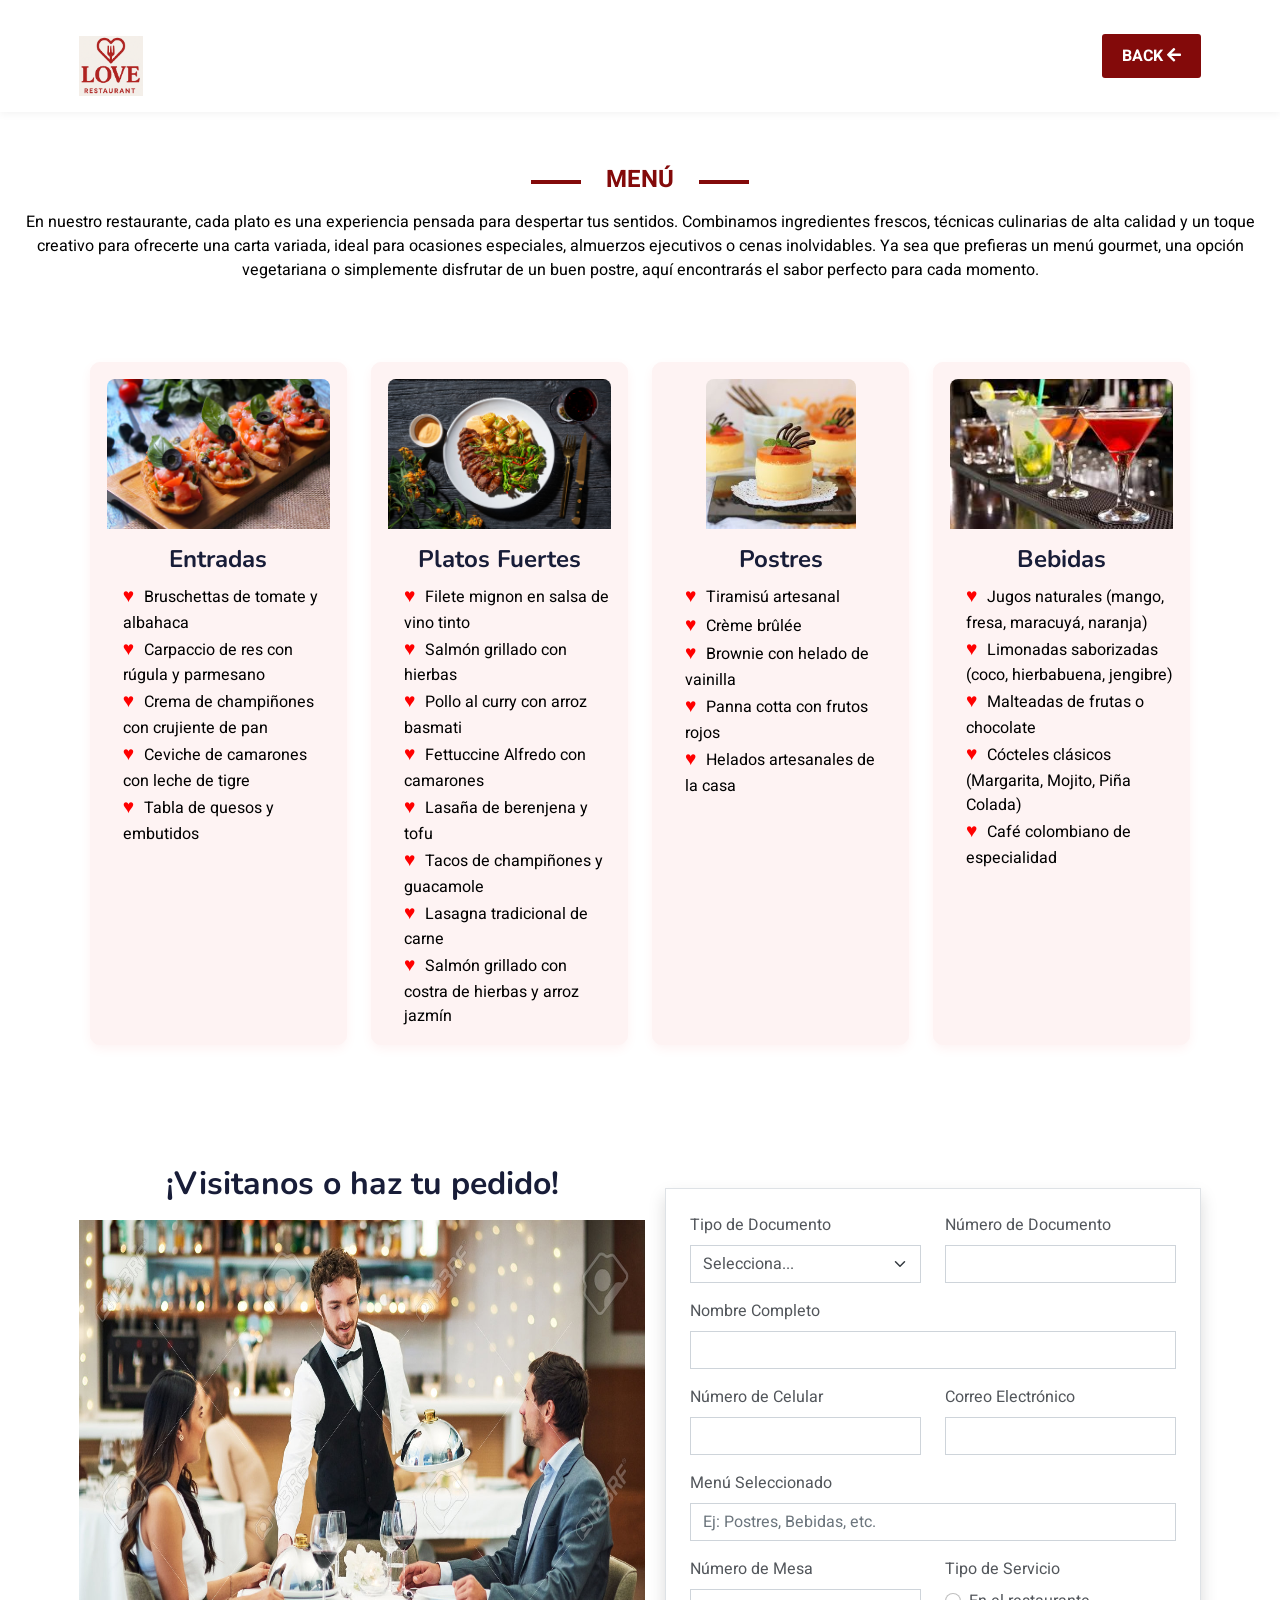
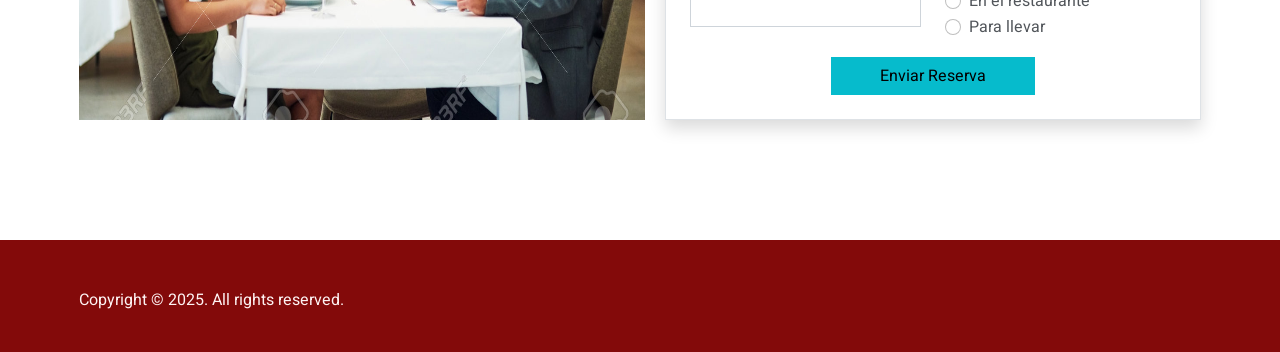
==== servicios.html @ 650b0430 "feat: Initial project." ====
<!DOCTYPE html>
<html lang="en">

<head>
    <meta charset="utf-8">
    <title>RESTAURANTE LOVE</title>
    <meta content="width=device-width, initial-scale=1.0" name="viewport">
    <meta content="" name="keywords">
    <meta content="" name="description">
    <meta name="viewport" content="width=device-width, initial-scale=1.0">


    <!-- Favicon -->
    <link href="img/favicon.ico" rel="icon">

    <!-- Google Web Fonts -->
    <link rel="preconnect" href="https://fonts.googleapis.com">
    <link rel="preconnect" href="https://fonts.gstatic.com" crossorigin>
    <link href="https://fonts.googleapis.com/css2?family=Heebo:wght@400;500;600&family=Nunito:wght@600;700;800&display=swap" rel="stylesheet">

    <!-- Icon Font Stylesheet -->
    <link href="https://cdnjs.cloudflare.com/ajax/libs/font-awesome/5.10.0/css/all.min.css" rel="stylesheet">
    <link href="https://cdn.jsdelivr.net/npm/bootstrap-icons@1.4.1/font/bootstrap-icons.css" rel="stylesheet">

    <!-- Libraries Stylesheet -->
    <link href="lib/animate/animate.min.css" rel="stylesheet">
    <link href="lib/owlcarousel/assets/owl.carousel.min.css" rel="stylesheet">

    <!-- Customized Bootstrap Stylesheet -->
    <link href="css/bootstrap.min.css" rel="stylesheet">

    <!-- Template Stylesheet -->
    <link href="css/styleServices.css" rel="stylesheet">

    <!-- Icon Fonts (solo FontAwesome si lo estás usando) -->
    <link href="https://cdnjs.cloudflare.com/ajax/libs/font-awesome/5.15.4/css/all.min.css" rel="stylesheet">

    <!-- Estilos propios -->
    <link href="css/style.css" rel="stylesheet">

    <!-- Owl Carousel CSS -->
    <link href="https://cdnjs.cloudflare.com/ajax/libs/OwlCarousel2/2.3.4/assets/owl.carousel.min.css" rel="stylesheet">
    <link href="https://cdnjs.cloudflare.com/ajax/libs/OwlCarousel2/2.3.4/assets/owl.theme.default.min.css" rel="stylesheet">



</head>

<body>
    <!-- Spinner Start -->
    <div id="spinner" class="spinner show">
        <div class="loader"></div>
    </div>

    <!-- Spinner End -->
    <header class="navbar">
        <div class="container">
            <div class="logo">
                <a href="index.html">
                    <img src="img/logo restaurante.png" alt="Restaurante Logo" class="logo-img">
                </a>
            </div>
            <a href="index.html" class="btn-join">BACK  <i class="fas fa-arrow-left"></i></a>
        </div>
    </header>


    <!-- Separador OUR IT SERVICES Start -->
    <div class="section-separator2 text-center mb-3">
        <span> MENÚ</span>
        <p class="section-description">En nuestro restaurante, cada plato es una experiencia pensada para despertar tus sentidos. Combinamos ingredientes frescos, técnicas culinarias de alta calidad y un toque creativo para ofrecerte una carta variada, ideal para ocasiones especiales,
            almuerzos ejecutivos o cenas inolvidables. Ya sea que prefieras un menú gourmet, una opción vegetariana o simplemente disfrutar de un buen postre, aquí encontrarás el sabor perfecto para cada momento.</p>
    </div>
    <!-- Separador End -->

    <!-- Menus -->
    <div class="container-xxl py-5">
        <div class="container">
            <div class="row g-4 justify-content-center">
                <div class="col-lg-3 col-md-6 col-sm-12 mb-4">
                    <div class="service-card text-center p-3 h-100">
                        <img class="img-fluid mb-3" src="img/serviciomenu2.avif" alt="Entradas">
                        <h4 class="fw-bold">Entradas</h4>
                        <ul class="heart-list text-start ps-3 mb-0">
                            <li>Bruschettas de tomate y albahaca</li>
                            <li>Carpaccio de res con rúgula y parmesano</li>
                            <li>Crema de champiñones con crujiente de pan</li>
                            <li>Ceviche de camarones con leche de tigre</li>
                            <li>Tabla de quesos y embutidos</li>
                        </ul>
                    </div>
                </div>
                <div class="col-lg-3 col-md-6 col-sm-12 mb-4">
                    <div class="service-card text-center p-3 h-100">
                        <img class="img-fluid mb-3" src="img/serviviomenu1.avif" alt="Platos Fuertes">
                        <h4 class="fw-bold">Platos Fuertes</h4>
                        <ul class="heart-list text-start ps-3 mb-0">
                            <li>Filete mignon en salsa de vino tinto</li>
                            <li>Salmón grillado con hierbas</li>
                            <li>Pollo al curry con arroz basmati</li>
                            <li>Fettuccine Alfredo con camarones</li>
                            <li>Lasaña de berenjena y tofu</li>
                            <li>Tacos de champiñones y guacamole</li>
                            <li>Lasagna tradicional de carne</li>
                            <li>Salmón grillado con costra de hierbas y arroz jazmín</li>
                        </ul>
                    </div>
                </div>

                <div class="col-lg-3 col-md-6 col-sm-12 mb-4">
                    <div class="service-card text-center p-3 h-100">
                        <img class="img-fluid mb-3" src="img/serviciomenu3.jpg" alt="Service Image">
                        <h4 class="fw-bold">Postres</h4>
                        <ul class="heart-list text-start ps-3 mb-0">
                            <li>Tiramisú artesanal</li>
                            <li>Crème brûlée</li>
                            <li>Brownie con helado de vainilla</li>
                            <li>Panna cotta con frutos rojos</li>
                            <li>Helados artesanales de la casa</li>
                        </ul>
                    </div>
                </div>
                <div class="col-lg-3 col-md-6 col-sm-12 mb-4">
                    <div class="service-card text-center p-3 h-100">
                        <img class="img-fluid mb-3" src="img/serviciomenu4.jpeg" alt="Service Image">
                        <h4 class="fw-bold">Bebidas</h4>
                        <ul class="heart-list text-start ps-3 mb-0">
                            <li>Jugos naturales (mango, fresa, maracuyá, naranja)</li>
                            <li>Limonadas saborizadas (coco, hierbabuena, jengibre)</li>
                            <li>Malteadas de frutas o chocolate</li>
                            <li>Cócteles clásicos (Margarita, Mojito, Piña Colada)</li>
                            <li>Café colombiano de especialidad</li>
                        </ul>
                    </div>
                </div>
            </div>
        </div>
    </div>
    <!-- FIN MENU -->
    <!-- Inicio el formulario -->
    <div class="container my-5">

        <div class="text-center mb-4">
            <h3 class="fw-bold text-dark mb-3" style="font-size: 2rem;">¡Visitanos o haz tu pedido!</h3>
            <img src="img/Carrucel1.jpg" style="width: 600px; height: 500px;" alt="Imagen del restaurante" class="img-fluid rounded">
        </div>


        <form class="p-4 border rounded shadow" action="#" method="post">

            <div class="row mb-3">
                <div class="col-md-6">
                    <label for="tipo-doc" class="form-label">Tipo de Documento</label>
                    <select class="form-select" id="tipo-doc" required>
                        <option value="">Selecciona...</option>
                        <option value="CC">Cédula de Ciudadanía</option>
                        <option value="CE">Cédula de Extranjería</option>
                        <option value="TI">Tarjeta de Identidad</option>
                        <option value="PAS">Pasaporte</option>
                    </select>
                </div>
                <div class="col-md-6">
                    <label for="num-doc" class="form-label">Número de Documento</label>
                    <input type="text" class="form-control" id="num-doc" required>
                </div>
            </div>

            <div class="mb-3">
                <label for="nombre" class="form-label">Nombre Completo</label>
                <input type="text" class="form-control" id="nombre" required>
            </div>

            <div class="row mb-3">
                <div class="col-md-6">
                    <label for="celular" class="form-label">Número de Celular</label>
                    <input type="tel" class="form-control" id="celular" required>
                </div>
                <div class="col-md-6">
                    <label for="correo" class="form-label">Correo Electrónico</label>
                    <input type="email" class="form-control" id="correo" required>
                </div>
            </div>

            <div class="mb-3">
                <label for="menu" class="form-label">Menú Seleccionado</label>
                <input type="text" class="form-control" id="menu" placeholder="Ej: Postres, Bebidas, etc." required>
            </div>

            <div class="row mb-3">
                <div class="col-md-6">
                    <label for="mesa" class="form-label">Número de Mesa</label>
                    <input type="number" class="form-control" id="mesa" min="1" required>
                </div>
                <div class="col-md-6">
                    <label class="form-label d-block">Tipo de Servicio</label>
                    <div class="form-check form-check-inline">
                        <input class="form-check-input" type="radio" name="servicio" id="en-restaurante" value="restaurante" required>
                        <label class="form-check-label" for="en-restaurante">En el restaurante</label>
                    </div>
                    <div class="form-check form-check-inline">
                        <input class="form-check-input" type="radio" name="servicio" id="para-llevar" value="para-llevar">
                        <label class="form-check-label" for="para-llevar">Para llevar</label>
                    </div>
                </div>
            </div>

            <div class="text-center">
                <button type="submit" class="btn btn-primary px-5">Enviar Reserva</button>
            </div>
        </form>
    </div>

    <footer class="container-fluid  footerServices pt-5 mt-5 wow fadeIn">
        <div class="container text-center">
            <p class="mb-0">Copyright © 2025. All rights reserved.</p>
        </div>
    </footer>

    <script>
        window.addEventListener("load", function() {
            const spinner = document.getElementById("spinner");
            if (spinner) {
                spinner.classList.remove("show");
            }
        });
    </script>

    <script src="js/script.js"></script>
</body>

</html>
---- css/styleServices.css ----
/************************ESTILOS SERVICES***************************/

.service-card {
    border: 1px solid #fef3f3;
    border-radius: 10px;
    background-color: #fef3f3;
    color: #000000;
    box-shadow: 0 4px 12px #fef3f3;
    transition: transform 0.3s, box-shadow 0.3s;
    padding: 25px;
    min-height: 380px;
    text-align: center;
    height: 100%;
}

.service-card:hover {
    transform: translateY(-8px);
    box-shadow: 0 8px 16px rgba(0, 0, 0, 0.15);
}

.service-card img {
    max-height: 150px;
    margin-bottom: 20px;
    height: 180px;
    object-fit: cover;
    border-top-left-radius: 8px;
    border-top-right-radius: 8px;
}

.service-card h5,
.service-card h6 {
    font-size: 1.3rem;
    color: #333;
    /* O usa #3587c5 para un tono azul */
    font-weight: 700;
    margin-bottom: 15px;
    text-align: center;
    margin-top: 10px;
}

.service-card p {
    font-size: 1.05rem;
    line-height: 1.7;
    color: #333;
}


/* Listas con corazones */

.heart-list {
    list-style: none;
    /* Elimina el punto por defecto */
    padding-left: 0;
    /* Opcional: elimina sangría */
}

.heart-list li::before {
    content: "♥";
    color: red;
    font-size: 1.2em;
    margin-right: 10px;
}


/* Footer general */

html,
body {
    height: 100%;
    margin: 0;
    padding: 0;
    display: flex;
    flex-direction: column;
}

.main-content {
    flex: 1;
    display: flex;
    flex-direction: column;
}

.footerServices {
    background-color: #830a0a;
    color: #fef3f3;
    padding: 40px 0;
    text-align: center;
    font-size: 16px;
}
---- css/style.css ----
/* Navbar básico*/
                                                                                
                                                                                .navbar {
                                                                                    background-color: #ffffff;
                                                                                    box-shadow: 0 2px 8px rgba(0, 0, 0, 0.05);
                                                                                    padding: 1rem 0;
                                                                                    position: sticky;
                                                                                    top: 0;
                                                                                    z-index: 1000;
                                                                                    display: flex;
                                                                                    align-items: center;
                                                                                }
                                                                                
                                                                                .container {
                                                                                    width: 90%;
                                                                                    max-width: 1200px;
                                                                                    margin: auto;
                                                                                    display: flex;
                                                                                    align-items: center;
                                                                                    justify-content: space-between;
                                                                                    gap: 20px;
                                                                                }
                                                                                
                                                                                .logo {
                                                                                    font-size: 24px;
                                                                                    font-weight: bold;
                                                                                    color: #d40000;
                                                                                    display: flex;
                                                                                    align-items: center;
                                                                                    gap: 10px;
                                                                                }
                                                                                
                                                                                .menu {
                                                                                    flex-grow: 1;
                                                                                    display: flex;
                                                                                    justify-content: right;
                                                                                }
                                                                                
                                                                                .menu ul {
                                                                                    list-style: none;
                                                                                    display: flex;
                                                                                    gap: 15px;
                                                                                }
                                                                                
                                                                                .menu a {
                                                                                    text-decoration: none;
                                                                                    color: rgb(0, 0, 0);
                                                                                    font-weight: 500;
                                                                                    transition: color 0.3s ease;
                                                                                }
                                                                                
                                                                                .menu a.active,
                                                                                .menu a:hover {
                                                                                    color: #830a0a;
                                                                                }
                                                                                
                                                                                .btn-join {
                                                                                    background-color: #830a0a;
                                                                                    color: white;
                                                                                    padding: 10px 20px;
                                                                                    text-decoration: none;
                                                                                    border-radius: 3px;
                                                                                    font-weight: bold;
                                                                                    transition: background 0.3s ease;
                                                                                }
                                                                                
                                                                                .btn-join:hover {
                                                                                    background-color: #830a0a;
                                                                                }
                                                                                /* Spinner*/
                                                                                
                                                                                .spinner {
                                                                                    position: fixed;
                                                                                    top: 0;
                                                                                    left: 0;
                                                                                    height: 100vh;
                                                                                    width: 100%;
                                                                                    background: white;
                                                                                    display: flex;
                                                                                    justify-content: center;
                                                                                    align-items: center;
                                                                                    z-index: 2000;
                                                                                }
                                                                                
                                                                                .spinner .loader {
                                                                                    border: 6px solid #f3f3f3;
                                                                                    border-top: 6px solid #000c0d;
                                                                                    border-radius: 50%;
                                                                                    width: 50px;
                                                                                    height: 50px;
                                                                                    animation: spin 1s linear infinite;
                                                                                }
                                                                                
                                                                                @keyframes spin {
                                                                                    to {
                                                                                        transform: rotate(360deg);
                                                                                    }
                                                                                }
                                                                                /* Ocultar spinner al cargar */
                                                                                
                                                                                .spinner:not(.show) {
                                                                                    display: none;
                                                                                }
                                                                                /*lOGO IMAGEN*/
                                                                                
                                                                                .logo-img {
                                                                                    height: 60px;
                                                                                    /* Cambia este valor para hacerla más pequeña */
                                                                                    width: auto;
                                                                                    object-fit: contain;
                                                                                    margin-top: 20px;
                                                                                    /* Opcional: para centrar mejor verticalmente */
                                                                                }
                                                                                /* Carousel personalizado */
                                                                                
                                                                                .carousel-container {
                                                                                    position: relative;
                                                                                    width: 100%;
                                                                                    overflow: hidden;
                                                                                }
                                                                                
                                                                                .owl-carousel .item {
                                                                                    position: relative;
                                                                                    height: 100vh;
                                                                                    background-size: cover;
                                                                                    background-position: center;
                                                                                }
                                                                                
                                                                                .carousel-content {
                                                                                    position: absolute;
                                                                                    top: 50%;
                                                                                    left: 10%;
                                                                                    transform: translateY(-50%);
                                                                                    color: white;
                                                                                    max-width: 600px;
                                                                                }
                                                                                
                                                                                .carousel-content h1 {
                                                                                    font-size: 48px;
                                                                                    margin-bottom: 20px;
                                                                                    color: #830a0a;
                                                                                }
                                                                                
                                                                                .carousel-content p {
                                                                                    font-size: 18px;
                                                                                    color: #000c0d;
                                                                                }
                                                                                
                                                                                .carousel-blur {
                                                                                    position: relative;
                                                                                    overflow: hidden;
                                                                                    height: 100vh;
                                                                                }
                                                                                /* Imagen 1 Carrucel */
                                                                                
                                                                                .carousel-blur::before {
                                                                                    content: "";
                                                                                    position: absolute;
                                                                                    top: 0;
                                                                                    left: 0;
                                                                                    width: 100%;
                                                                                    height: 100%;
                                                                                    background-image: url('../img/Carrucel1.jpg');
                                                                                    background-size: cover;
                                                                                    background-position: center;
                                                                                    background-repeat: no-repeat;
                                                                                    filter: blur(1px);
                                                                                    opacity: 0.8;
                                                                                    z-index: 1;
                                                                                    background-color: rgba(14, 13, 13, 0.2);
                                                                                }
                                                                                
                                                                                .carousel-content {
                                                                                    position: relative;
                                                                                    z-index: 2;
                                                                                    color: rgb(0, 0, 0);
                                                                                    max-width: 600px;
                                                                                    padding: 50px;
                                                                                    top: 70%;
                                                                                    font-weight: bold;
                                                                                }
                                                                                /* Imagen 2 Carrucel */
                                                                                
                                                                                .carousel-blur2 {
                                                                                    position: relative;
                                                                                    overflow: hidden;
                                                                                    height: 100vh;
                                                                                    font-weight: bold;
                                                                                }
                                                                                
                                                                                .carousel-blur2::before {
                                                                                    content: "";
                                                                                    position: absolute;
                                                                                    top: 0;
                                                                                    left: 0;
                                                                                    width: 100%;
                                                                                    height: 100%;
                                                                                    background-image: url('../img/carrucel2.jpg');
                                                                                    background-size: cover;
                                                                                    background-position: center;
                                                                                    background-repeat: no-repeat;
                                                                                    filter: blur(1px);
                                                                                    opacity: 0.8;
                                                                                    z-index: 1;
                                                                                    background-color: rgba(0, 0, 0, 0.2);
                                                                                }
                                                                                
                                                                                .carousel-blur3 {
                                                                                    position: relative;
                                                                                    overflow: hidden;
                                                                                    height: 100vh;
                                                                                }
                                                                                
                                                                                .carousel-blur3::before {
                                                                                    content: "";
                                                                                    position: absolute;
                                                                                    top: 0;
                                                                                    left: 0;
                                                                                    width: 100%;
                                                                                    height: 100%;
                                                                                    background-image: url('../img/carrucel3.jpg');
                                                                                    background-size: cover;
                                                                                    background-position: center;
                                                                                    background-repeat: no-repeat;
                                                                                    filter: blur(1px);
                                                                                    opacity: 0.8;
                                                                                    z-index: 1;
                                                                                    background-color: rgba(0, 0, 0, 0.2);
                                                                                }
                                                                                /* Separador*/
                                                                                
                                                                                .section-separator {
                                                                                    display: flex;
                                                                                    align-items: center;
                                                                                    justify-content: center;
                                                                                    margin-top: 40px;
                                                                                    margin-bottom: 9px;
                                                                                }
                                                                                
                                                                                .section-separator::before,
                                                                                .section-separator::after {
                                                                                    content: "";
                                                                                    flex: 1;
                                                                                    height: 6px;
                                                                                    background: #830a0a;
                                                                                    border-radius: 10px;
                                                                                    max-width: 60px;
                                                                                    margin: 0 10px;
                                                                                }
                                                                                
                                                                                .section-separator span {
                                                                                    font-size: 20px;
                                                                                    font-weight: bold;
                                                                                    color: #830a0a;
                                                                                }
                                                                                
                                                                                .section-separator p {
                                                                                    margin-top: 10px;
                                                                                    font-size: 16px;
                                                                                    color: #830a0a;
                                                                                }
                                                                                /*Estilo Separadores*/
                                                                                
                                                                                .section-separator2 {
                                                                                    margin-bottom: 40px;
                                                                                    margin-top: 50px;
                                                                                }
                                                                                
                                                                                .section-separator2 span {
                                                                                    display: inline-block;
                                                                                    position: relative;
                                                                                    font-size: 24px;
                                                                                    font-weight: bold;
                                                                                    color: #830a0a;
                                                                                    padding: 0 15px;
                                                                                }
                                                                                
                                                                                .section-separator2 {
                                                                                    margin-bottom: 40px;
                                                                                }
                                                                                
                                                                                .section-separator2 span::before,
                                                                                .section-separator2 span::after {
                                                                                    content: "";
                                                                                    position: absolute;
                                                                                    top: 50%;
                                                                                    width: 50px;
                                                                                    height: 4px;
                                                                                    background-color: #830a0a;
                                                                                }
                                                                                
                                                                                .section-separator2 span::before {
                                                                                    left: -60px;
                                                                                }
                                                                                
                                                                                .section-separator2 span::after {
                                                                                    right: -60px;
                                                                                }
                                                                                
                                                                                .section-description {
                                                                                    margin-top: 12px;
                                                                                    font-size: 16px;
                                                                                    color: rgb(0, 0, 0);
                                                                                }
                                                                                /*algunos servicios*/
                                                                                
                                                                                .service-item {
                                                                                    background: #fef3f3;
                                                                                    border-radius: 15px;
                                                                                    box-shadow: 0 4px 20px rgba(0, 0, 0, 0.05);
                                                                                    transition: transform 0.3s ease, box-shadow 0.3s ease;
                                                                                }
                                                                                
                                                                                .service-item i {
                                                                                    color: #000000;
                                                                                    /* Cambia a un color acorde a tu diseño */
                                                                                    margin-bottom: 15px;
                                                                                }
                                                                                
                                                                                .service-item h5 {
                                                                                    font-size: 1.25rem;
                                                                                    font-weight: 600;
                                                                                    color: #830a0a;
                                                                                }
                                                                                
                                                                                .service-item p {
                                                                                    font-size: 0.95rem;
                                                                                    color: rgb(0, 0, 0);
                                                                                    text-align: center;
                                                                                }
                                                                                
                                                                                @media (max-width: 768px) {
                                                                                    .service-item {
                                                                                        margin-bottom: 20px;
                                                                                    }
                                                                                }
                                                                                /* Services */
                                                                                
                                                                                .services {
                                                                                    margin-top: 5px;
                                                                                    /* ↓ Esto reduce el espacio desde arriba */
                                                                                    padding-top: 0;
                                                                                    /* Asegúrate de no tener padding innecesario */
                                                                                }
                                                                                /* Con Amor*/
                                                                                /* Con Amor Imagen de más*/
                                                                                
                                                                                .about-section .btn {
                                                                                    margin-top: 20px;
                                                                                    background-color: #830a0a;
                                                                                    color: white;
                                                                                }
                                                                                
                                                                                .about-section h1 {
                                                                                    text-align: center;
                                                                                    color: #830a0a;
                                                                                    font-size: 2rem;
                                                                                    line-height: normal;
                                                                                }
                                                                                
                                                                                .about-section p {
                                                                                    text-align: normal;
                                                                                    color: #000000;
                                                                                    font-size: 1.1rem;
                                                                                    line-height: normal;
                                                                                }
                                                                                
                                                                                .heart-list-icons p::before {
                                                                                    content: "♥";
                                                                                    color: red;
                                                                                    margin-right: 8px;
                                                                                }
                                                                                
                                                                                .fa-arrow-right {
                                                                                    color: #830a0a;
                                                                                }
                                                                                /*Ven y visita */
                                                                                
                                                                                .course-item {
                                                                                    background-color: #fef3f3;
                                                                                    border-radius: 5px;
                                                                                    padding: 20px;
                                                                                    height: 100%;
                                                                                    display: flex;
                                                                                    flex-direction: column;
                                                                                    justify-content: space-between;
                                                                                }
                                                                                
                                                                                .course-item img {
                                                                                    border-radius: 5px;
                                                                                    margin-bottom: 15px;
                                                                                    width: 100%;
                                                                                    height: 200px;
                                                                                    object-fit: cover;
                                                                                }
                                                                                
                                                                                .course-item .text-center {
                                                                                    margin-top: auto;
                                                                                }
                                                                                
                                                                                .img-container img {
                                                                                    width: 100%;
                                                                                    height: 180px;
                                                                                    object-fit: cover;
                                                                                    border-radius: 5px;
                                                                                }
                                                                                
                                                                                .text-content {
                                                                                    display: flex;
                                                                                    flex-direction: column;
                                                                                    justify-content: flex-start;
                                                                                    flex-grow: 1;
                                                                                    padding-top: 15px;
                                                                                    color: #000205;
                                                                                }
                                                                                
                                                                                .text-content h5 {
                                                                                    font-weight: bold;
                                                                                    color: #830a0a;
                                                                                    margin-bottom: 10px;
                                                                                }
                                                                                
                                                                                .text-content p {
                                                                                    font-size: 14px;
                                                                                    color: rgb(3, 0, 0);
                                                                                    margin: 0;
                                                                                }
                                                                                /*nuestros chef*/
                                                                                
                                                                                .team-item {
                                                                                    flex: 1 1 400px;
                                                                                    /* Ajusta el valor a tu preferencia */
                                                                                    max-width: 420px;
                                                                                    box-sizing: border-box;
                                                                                    background-color: #fef3f3;
                                                                                }
                                                                                
                                                                                .team-item .overflow-hidden {
                                                                                    height: 00px;
                                                                                    /* Puedes ajustar a tu gusto */
                                                                                    display: flex;
                                                                                    align-items: center;
                                                                                    justify-content: center;
                                                                                    overflow: hidden;
                                                                                    border-radius: 10px;
                                                                                }
                                                                                
                                                                                .team-item img {
                                                                                    height: 500%;
                                                                                    width: auto;
                                                                                    object-fit: cover;
                                                                                }
                                                                                
                                                                                .container {
                                                                                    padding-left: 15px;
                                                                                    padding-right: 15px;
                                                                                    margin: 0 auto;
                                                                                }
                                                                                
                                                                                .team .container {
                                                                                    display: flex;
                                                                                    flex-wrap: wrap;
                                                                                    justify-content: center;
                                                                                    gap: 40px;
                                                                                    max-width: 1200px;
                                                                                    margin: 0 auto;
                                                                                    /* Esto centra el contenedor */
                                                                                    width: 200%;
                                                                                    /* Ocupa todo el espacio horizontal */
                                                                                    box-sizing: border-box;
                                                                                }
                                                                                
                                                                                .team-item {
                                                                                    flex: 0 1 300px;
                                                                                    /* Tamaño flexible pero limitado */
                                                                                    max-width: 300px;
                                                                                    /* Tamaño máximo de la tarjeta */
                                                                                    width: 100%;
                                                                                    /* Para que no se desborde */
                                                                                    text-align: center;
                                                                                    margin-bottom: 40px;
                                                                                }
                                                                                
                                                                                .team-item .overflow-hidden {
                                                                                    height: 420px;
                                                                                    /* ajusta según tu preferencia */
                                                                                    width: 100%;
                                                                                    display: flex;
                                                                                    align-items: center;
                                                                                    justify-content: center;
                                                                                    overflow: hidden;
                                                                                    border-radius: 20px;
                                                                                    background-color: rgb(255, 255, 255);
                                                                                    /* opcional, para dar fondo si necesario */
                                                                                }
                                                                                /* Imágenes con tamaño uniforme */
                                                                                
                                                                                .team-item img {
                                                                                    height: 100%;
                                                                                    width: auto;
                                                                                    object-fit: cover;
                                                                                    align-content: center;
                                                                                }
                                                                                /* Centrar título de sección */
                                                                                
                                                                                .team-item h5 {
                                                                                    font-weight: 200;
                                                                                    font-size: 1.5rem;
                                                                                    color: #830a0a;
                                                                                    text-align: center;
                                                                                }
                                                                                
                                                                                .team-item small {
                                                                                    font-size: 0.95rem;
                                                                                    color: #000000;
                                                                                    line-height: normal;
                                                                                    text-align: left;
                                                                                }
                                                                                /*Opiniones*/
                                                                                
                                                                                .say-item {
                                                                                    background-color: #ffffff;
                                                                                    border: 1px solid #923c3c;
                                                                                    border-radius: 10px;
                                                                                    padding: 20px;
                                                                                    margin: 15px;
                                                                                    box-shadow: 0 4px 12px rgba(0, 0, 0, 0.05);
                                                                                    transition: transform 0.3s ease;
                                                                                }
                                                                                
                                                                                .say-item texth5 {
                                                                                    color: #830a0a;
                                                                                }
                                                                                
                                                                                .say-item:hover {
                                                                                    transform: translateY(-5px);
                                                                                }
                                                                                /* Imagen redonda centrada */
                                                                                
                                                                                .say-item img {
                                                                                    border: 3px solid #000000;
                                                                                }
                                                                                /* Texto del testimonio */
                                                                                
                                                                                .say-text {
                                                                                    background-color: #ffd3d3;
                                                                                    border-radius: 8px;
                                                                                    padding: 15px;
                                                                                    margin-top: 15px;
                                                                                    color: #000000;
                                                                                }
                                                                                
                                                                                .testimonial-box {
                                                                                    background-color: #fef3f3;
                                                                                    border-radius: 10px;
                                                                                    padding: 20px;
                                                                                    color: rgb(10, 0, 0);
                                                                                }
                                                                                /* Final */
                                                                                
                                                                                @media (max-width: 768px) {
                                                                                    .footer .row {
                                                                                        flex-direction: column;
                                                                                        align-items: center;
                                                                                        text-align: center;
                                                                                    }
                                                                                    .footer .col-md-6 {
                                                                                        margin-bottom: 10px;
                                                                                    }
                                                                                }
                                                                                
                                                                                .custom-footer {
                                                                                    background-color: #830a0a;
                                                                                }
                                                                            }
                                                                            /* Animación en el carrusel (opcional) */
                                                                            .owl-carousel .say-item {
                                                                                min-height: 300px;
                                                                            }
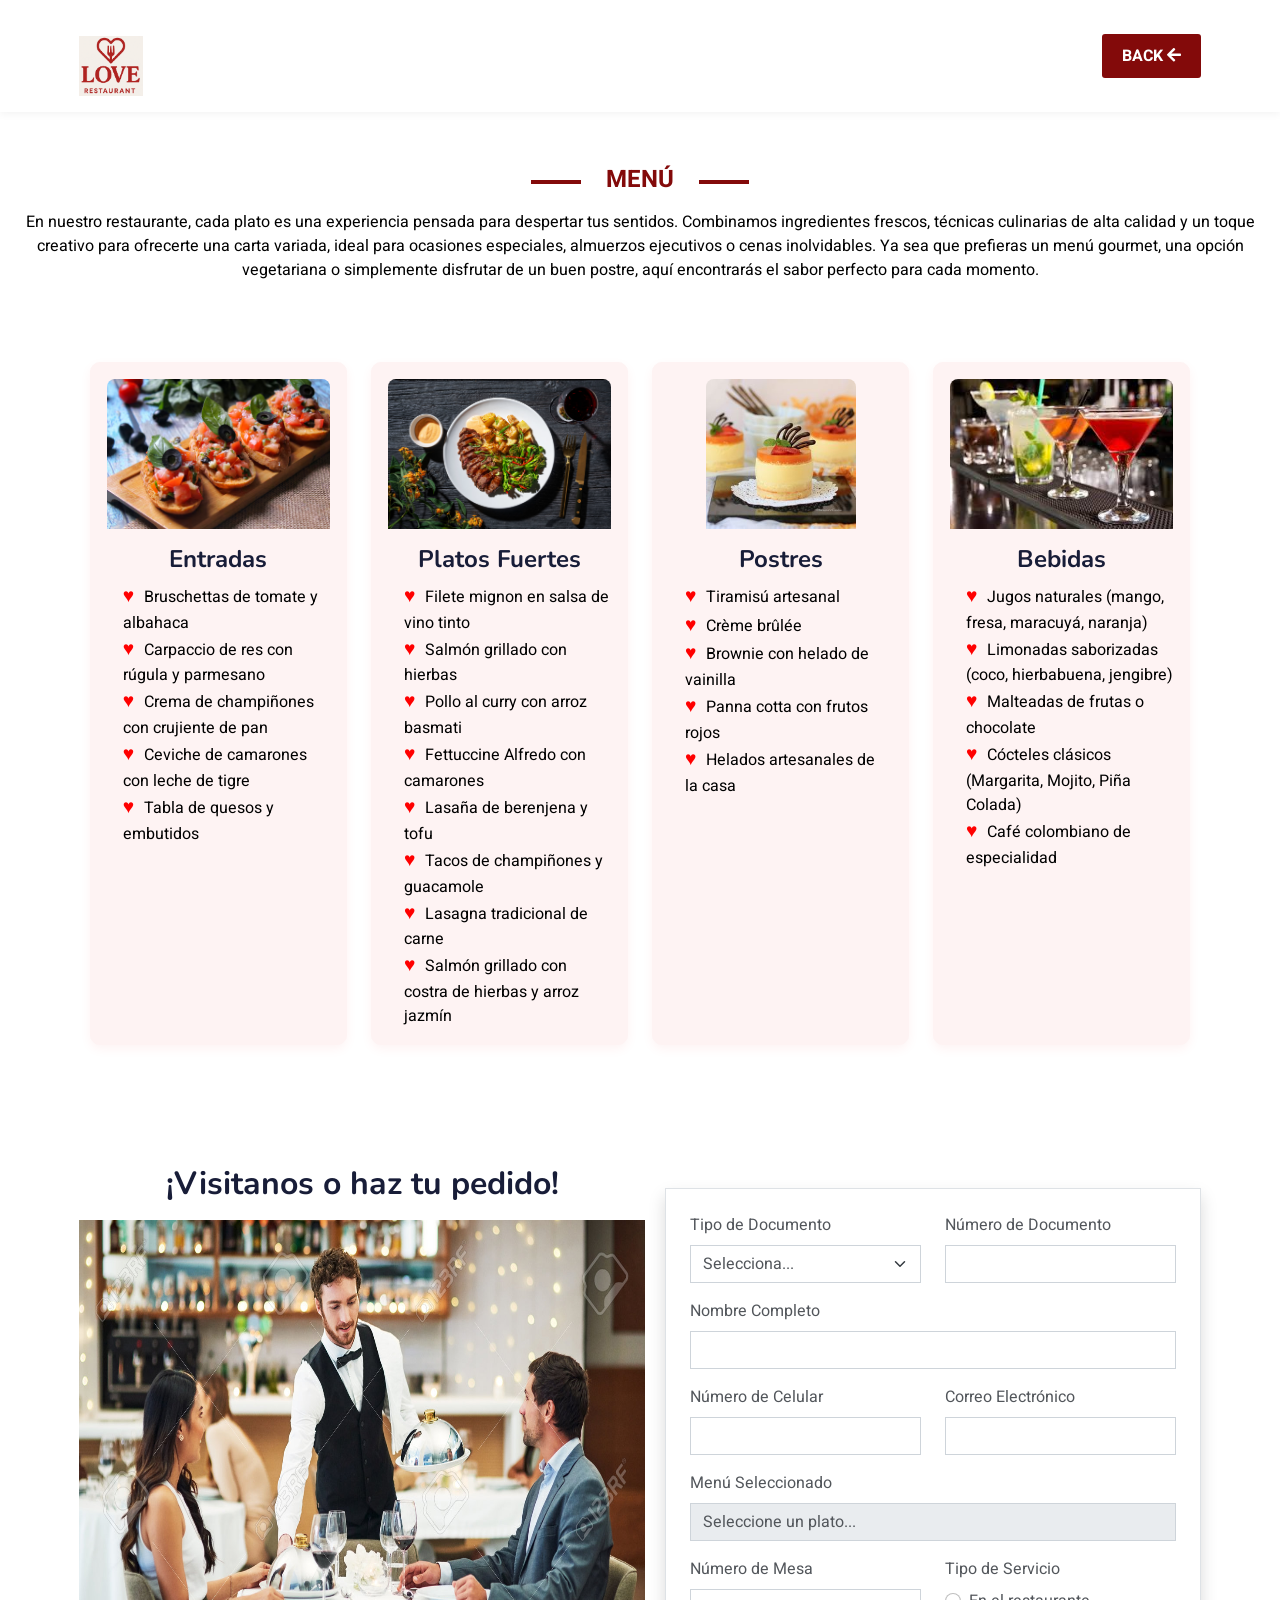
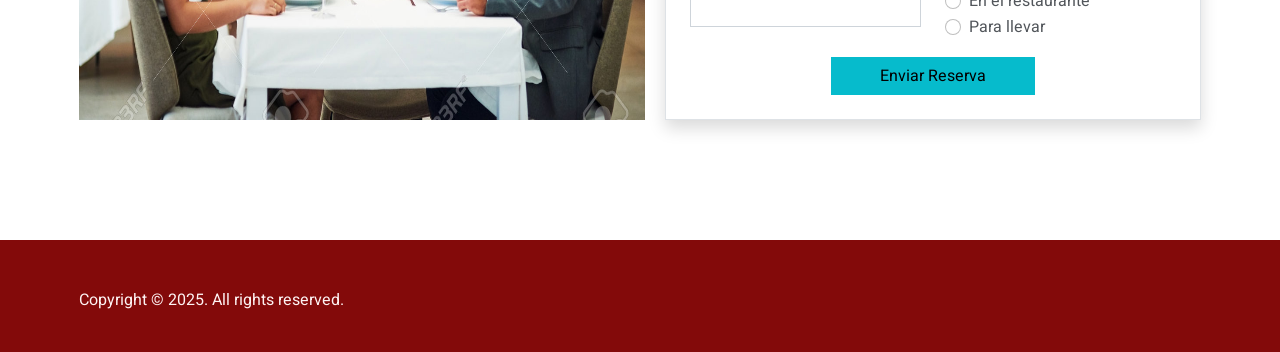
==== commit 63e91c9b: "refactor: add menu form" ====
--- a/servicios.html
+++ b/servicios.html
@@ -182,9 +182,42 @@
             </div>
 
             <div class="mb-3">
-                <label for="menu" class="form-label">Menú Seleccionado</label>
-                <input type="text" class="form-control" id="menu" placeholder="Ej: Postres, Bebidas, etc." required>
-            </div>
+            <label for="menu" class="form-label">Menú Seleccionado</label>
+            <select class="form-control" id="menu" name="menu" required>
+                <option value="">Seleccione un plato...</option>
+                <optgroup label="Entradas">
+                    <option value="Bruschettas de tomate y albahaca">Bruschettas de tomate y albahaca</option>
+                    <option value="Carpaccio de res con rúgula y parmesano">Carpaccio de res con rúgula y parmesano</option>
+                    <option value="Crema de champiñones con crujiente de pan">Crema de champiñones con crujiente de pan</option>
+                    <option value="Ceviche de camarones con leche de tigre">Ceviche de camarones con leche de tigre</option>
+                    <option value="Tabla de quesos y embutidos">Tabla de quesos y embutidos</option>
+                </optgroup>
+                <optgroup label="Platos Fuertes">
+                    <option value="Filete mignon en salsa de vino tinto">Filete mignon en salsa de vino tinto</option>
+                    <option value="Salmón grillado con hierbas">Salmón grillado con hierbas</option>
+                    <option value="Pollo al curry con arroz basmati">Pollo al curry con arroz basmati</option>
+                    <option value="Fettuccine Alfredo con camarones">Fettuccine Alfredo con camarones</option>
+                    <option value="Lasaña de berenjena y tofu">Lasaña de berenjena y tofu</option>
+                    <option value="Tacos de champiñones y guacamole">Tacos de champiñones y guacamole</option>
+                    <option value="Lasagna tradicional de carne">Lasagna tradicional de carne</option>
+                    <option value="Salmón grillado con costra de hierbas y arroz jazmín">Salmón grillado con costra de hierbas y arroz jazmín</option>
+                </optgroup>
+                <optgroup label="Postres">
+                    <option value="Tiramisú artesanal">Tiramisú artesanal</option>
+                    <option value="Crème brûlée">Crème brûlée</option>
+                    <option value="Brownie con helado de vainilla">Brownie con helado de vainilla</option>
+                    <option value="Panna cotta con frutos rojos">Panna cotta con frutos rojos</option>
+                    <option value="Helados artesanales de la casa">Helados artesanales de la casa</option>
+                </optgroup>
+                <optgroup label="Bebidas">
+                    <option value="Jugos naturales">Jugos naturales (mango, fresa, maracuyá, naranja)</option>
+                    <option value="Limonadas saborizadas">Limonadas saborizadas (coco, hierbabuena, jengibre)</option>
+                    <option value="Malteadas de frutas o chocolate">Malteadas de frutas o chocolate</option>
+                    <option value="Cócteles clásicos">Cócteles clásicos (Margarita, Mojito, Piña Colada)</option>
+                    <option value="Café colombiano de especialidad">Café colombiano de especialidad</option>
+                </optgroup>
+            </select>
+        </div>
 
             <div class="row mb-3">
                 <div class="col-md-6">
